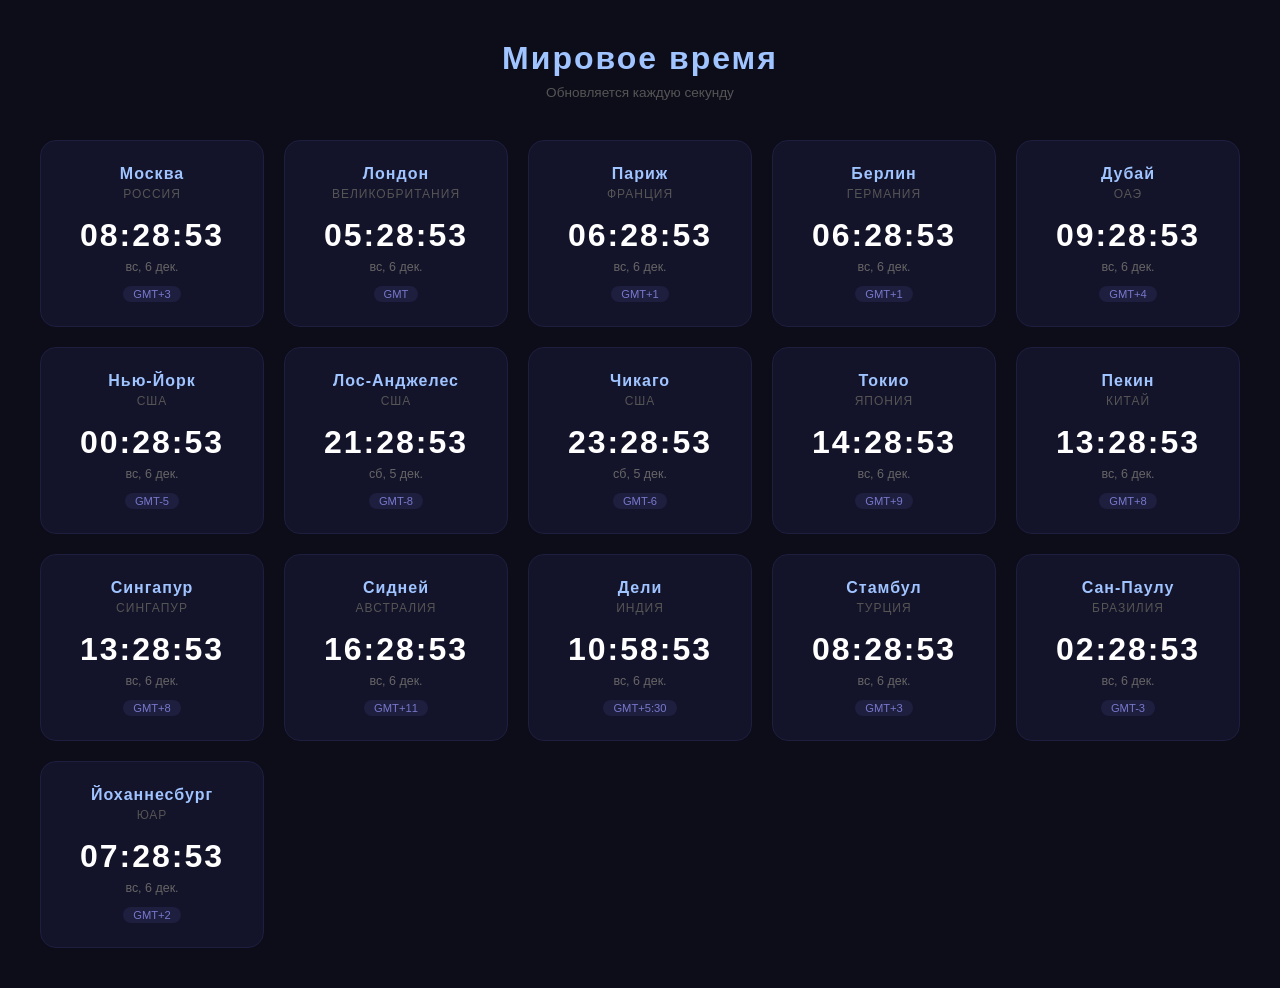
==== index.html @ 19a37b31 "add world clock page" ====
<!DOCTYPE html>
<html lang="ru">
<head>
  <meta charset="UTF-8" />
  <meta name="viewport" content="width=device-width, initial-scale=1.0" />
  <title>Мировое время</title>
  <style>
    * { margin: 0; padding: 0; box-sizing: border-box; }

    body {
      background: #0d0d1a;
      color: #fff;
      font-family: 'Segoe UI', sans-serif;
      min-height: 100vh;
      padding: 40px 20px;
    }

    h1 {
      text-align: center;
      font-size: 2rem;
      margin-bottom: 8px;
      letter-spacing: 2px;
      color: #a0c4ff;
    }

    .subtitle {
      text-align: center;
      color: #555;
      font-size: 0.85rem;
      margin-bottom: 40px;
    }

    .grid {
      display: grid;
      grid-template-columns: repeat(auto-fill, minmax(220px, 1fr));
      gap: 20px;
      max-width: 1200px;
      margin: 0 auto;
    }

    .card {
      background: #13132a;
      border: 1px solid #1e1e3f;
      border-radius: 16px;
      padding: 24px 20px;
      text-align: center;
      transition: transform 0.2s, border-color 0.2s;
    }

    .card:hover {
      transform: translateY(-4px);
      border-color: #3a3a7a;
    }

    .city {
      font-size: 1rem;
      font-weight: 600;
      color: #a0c4ff;
      margin-bottom: 4px;
      letter-spacing: 1px;
    }

    .country {
      font-size: 0.75rem;
      color: #555;
      margin-bottom: 16px;
      text-transform: uppercase;
      letter-spacing: 1px;
    }

    .time {
      font-size: 2rem;
      font-weight: 700;
      font-variant-numeric: tabular-nums;
      color: #ffffff;
      letter-spacing: 2px;
    }

    .date {
      font-size: 0.78rem;
      color: #666;
      margin-top: 6px;
    }

    .offset {
      display: inline-block;
      margin-top: 12px;
      font-size: 0.7rem;
      background: #1e1e3f;
      color: #7878cc;
      padding: 2px 10px;
      border-radius: 20px;
    }
  </style>
</head>
<body>

  <h1>Мировое время</h1>
  <p class="subtitle">Обновляется каждую секунду</p>

  <div class="grid" id="grid"></div>

  <script>
    const zones = [
      { city: "Москва",        country: "Россия",         tz: "Europe/Moscow" },
      { city: "Лондон",        country: "Великобритания", tz: "Europe/London" },
      { city: "Париж",         country: "Франция",        tz: "Europe/Paris" },
      { city: "Берлин",        country: "Германия",       tz: "Europe/Berlin" },
      { city: "Дубай",         country: "ОАЭ",            tz: "Asia/Dubai" },
      { city: "Нью-Йорк",      country: "США",            tz: "America/New_York" },
      { city: "Лос-Анджелес",  country: "США",            tz: "America/Los_Angeles" },
      { city: "Чикаго",        country: "США",            tz: "America/Chicago" },
      { city: "Токио",         country: "Япония",         tz: "Asia/Tokyo" },
      { city: "Пекин",         country: "Китай",          tz: "Asia/Shanghai" },
      { city: "Сингапур",      country: "Сингапур",       tz: "Asia/Singapore" },
      { city: "Сидней",        country: "Австралия",      tz: "Australia/Sydney" },
      { city: "Дели",          country: "Индия",          tz: "Asia/Kolkata" },
      { city: "Стамбул",       country: "Турция",         tz: "Europe/Istanbul" },
      { city: "Сан-Паулу",     country: "Бразилия",       tz: "America/Sao_Paulo" },
      { city: "Йоханнесбург",  country: "ЮАР",            tz: "Africa/Johannesburg" },
    ];

    const grid = document.getElementById("grid");

    zones.forEach(({ city, country, tz }) => {
      const card = document.createElement("div");
      card.className = "card";
      card.innerHTML = `
        <div class="city">${city}</div>
        <div class="country">${country}</div>
        <div class="time" id="time-${tz.replace(/\//g, '-')}">--:--:--</div>
        <div class="date" id="date-${tz.replace(/\//g, '-')}">...</div>
        <span class="offset" id="offset-${tz.replace(/\//g, '-')}">UTC</span>
      `;
      grid.appendChild(card);
    });

    function getUtcOffset(tz) {
      const now = new Date();
      const parts = new Intl.DateTimeFormat('en', {
        timeZone: tz,
        timeZoneName: 'shortOffset'
      }).formatToParts(now);
      const tzPart = parts.find(p => p.type === 'timeZoneName');
      return tzPart ? tzPart.value : '';
    }

    function tick() {
      const now = new Date();
      zones.forEach(({ tz }) => {
        const id = tz.replace(/\//g, '-');

        const time = now.toLocaleTimeString('ru-RU', { timeZone: tz, hour12: false });
        const date = now.toLocaleDateString('ru-RU', {
          timeZone: tz,
          weekday: 'short', day: 'numeric', month: 'short'
        });

        document.getElementById(`time-${id}`).textContent = time;
        document.getElementById(`date-${id}`).textContent = date;
      });
    }

    // Offset labels are static — set once
    zones.forEach(({ tz }) => {
      const id = tz.replace(/\//g, '-');
      document.getElementById(`offset-${id}`).textContent = getUtcOffset(tz);
    });

    tick();
    setInterval(tick, 1000);
  </script>
</body>
</html>
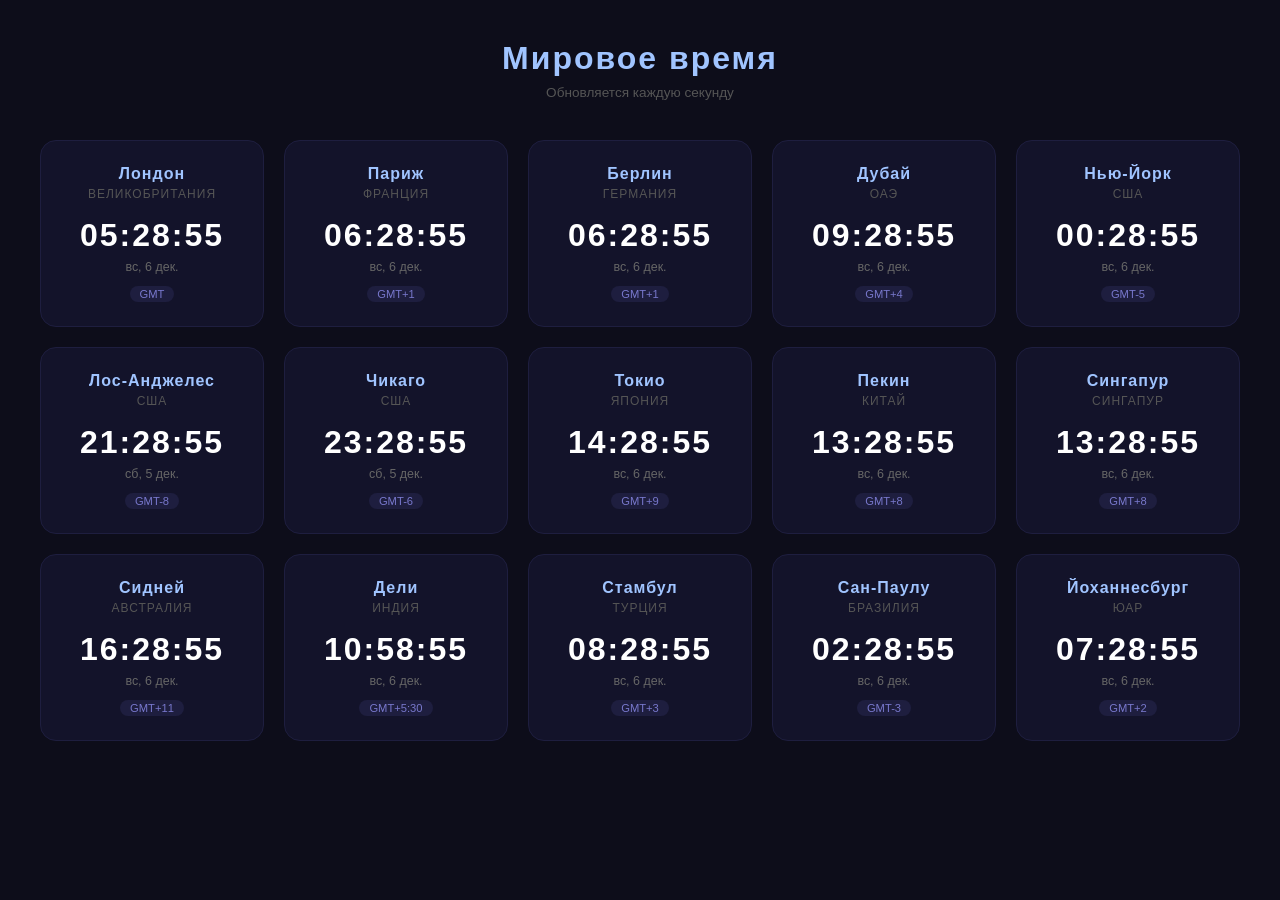
==== commit ac7d67ff: "Remove Moscow from world clock" ====
--- a/index.html
+++ b/index.html
@@ -102,7 +102,6 @@
 
   <script>
     const zones = [
-      { city: "Москва",        country: "Россия",         tz: "Europe/Moscow" },
       { city: "Лондон",        country: "Великобритания", tz: "Europe/London" },
       { city: "Париж",         country: "Франция",        tz: "Europe/Paris" },
       { city: "Берлин",        country: "Германия",       tz: "Europe/Berlin" },
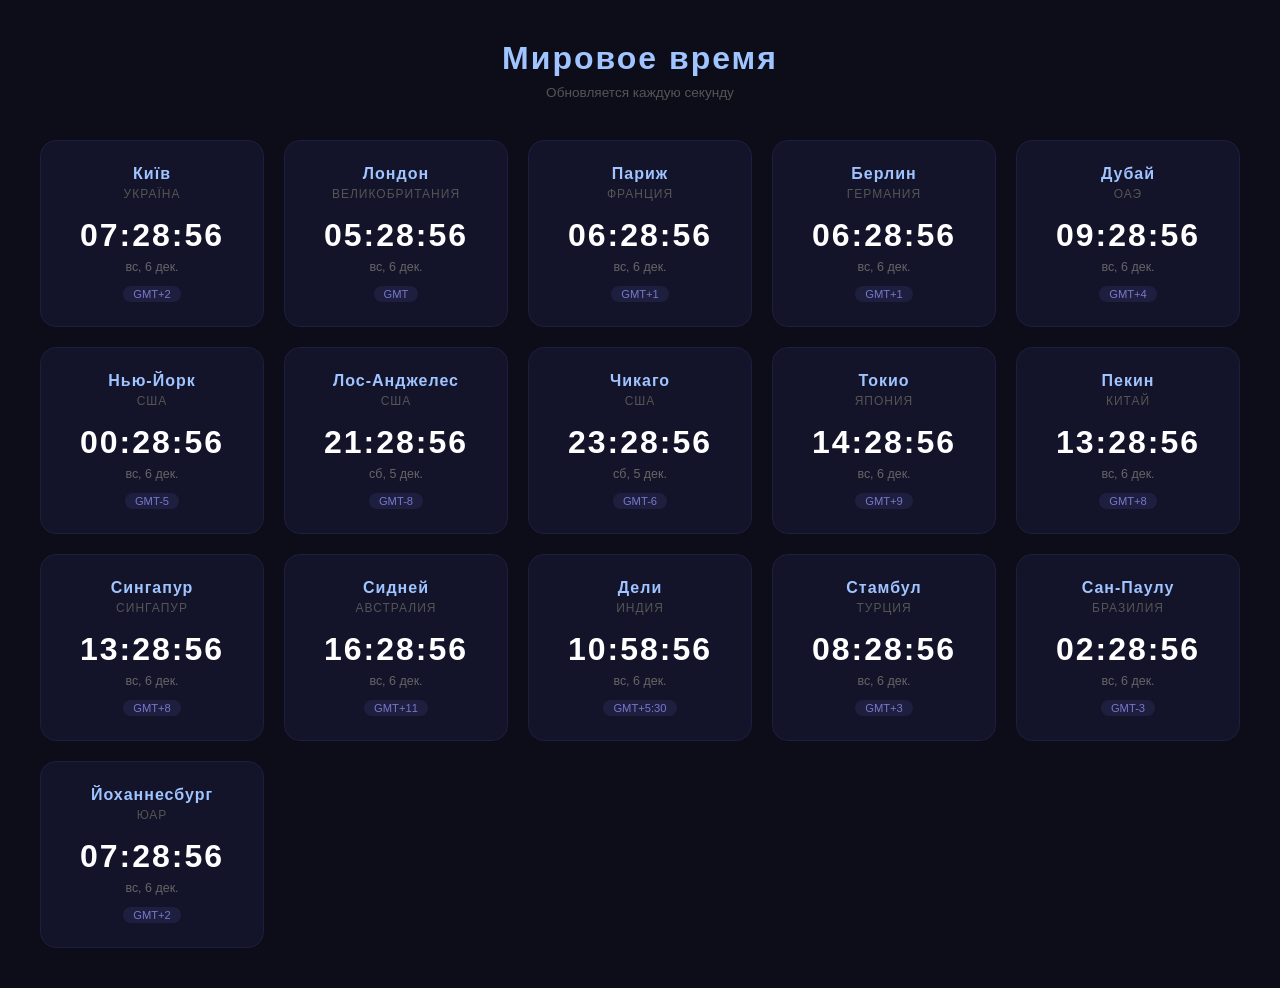
==== commit 71b1b188: "Add Kyiv to world clock" ====
--- a/index.html
+++ b/index.html
@@ -102,6 +102,7 @@
 
   <script>
     const zones = [
+      { city: "Київ",          country: "Україна",        tz: "Europe/Kiev" },
       { city: "Лондон",        country: "Великобритания", tz: "Europe/London" },
       { city: "Париж",         country: "Франция",        tz: "Europe/Paris" },
       { city: "Берлин",        country: "Германия",       tz: "Europe/Berlin" },
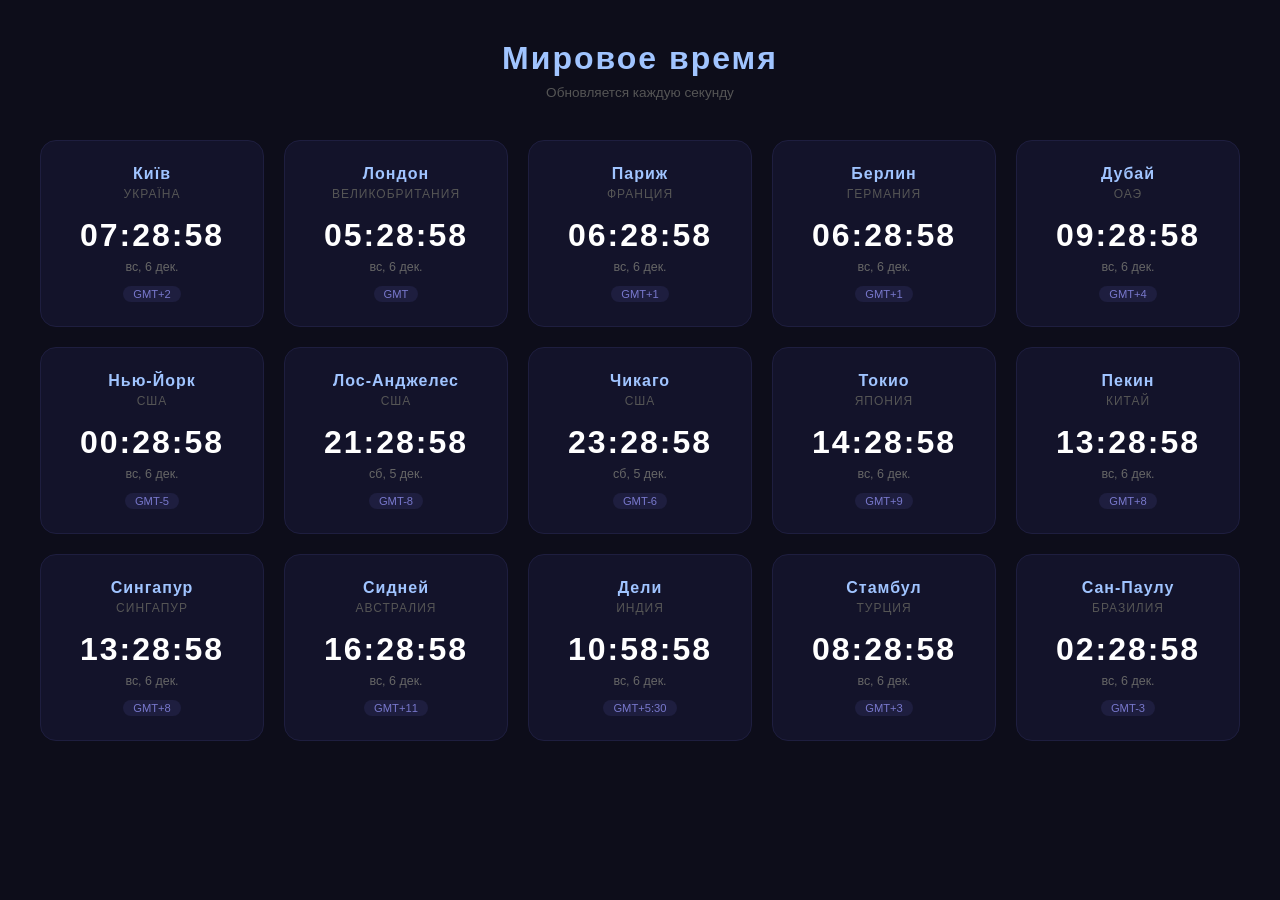
==== commit a38b0631: "Remove Johannesburg from world clock" ====
--- a/index.html
+++ b/index.html
@@ -117,7 +117,6 @@
       { city: "Дели",          country: "Индия",          tz: "Asia/Kolkata" },
       { city: "Стамбул",       country: "Турция",         tz: "Europe/Istanbul" },
       { city: "Сан-Паулу",     country: "Бразилия",       tz: "America/Sao_Paulo" },
-      { city: "Йоханнесбург",  country: "ЮАР",            tz: "Africa/Johannesburg" },
     ];
 
     const grid = document.getElementById("grid");
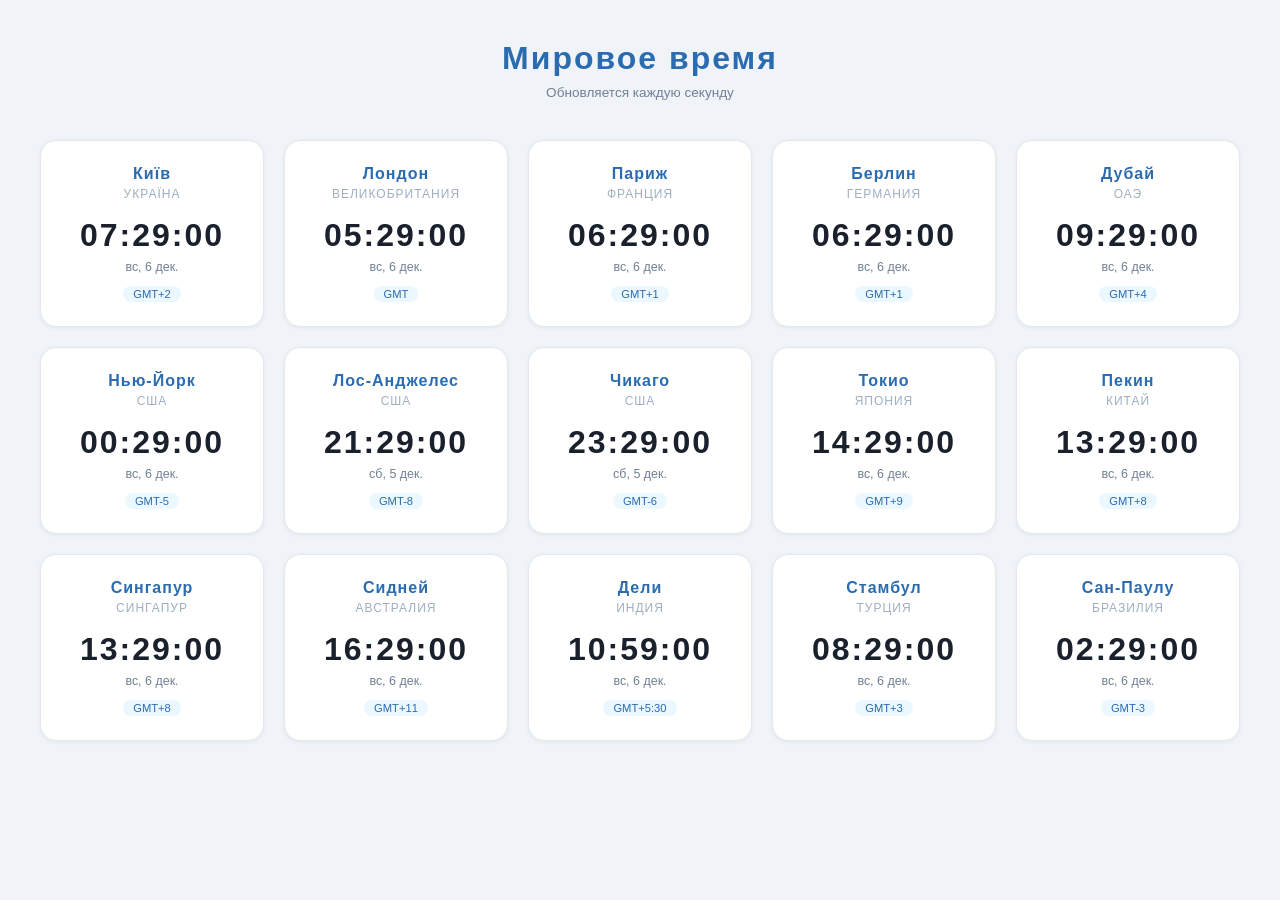
==== commit 9da7fd93: "Switch world clock to light theme" ====
--- a/index.html
+++ b/index.html
@@ -8,8 +8,8 @@
     * { margin: 0; padding: 0; box-sizing: border-box; }
 
     body {
-      background: #0d0d1a;
-      color: #fff;
+      background: #f0f4f8;
+      color: #1a202c;
       font-family: 'Segoe UI', sans-serif;
       min-height: 100vh;
       padding: 40px 20px;
@@ -20,12 +20,12 @@
       font-size: 2rem;
       margin-bottom: 8px;
       letter-spacing: 2px;
-      color: #a0c4ff;
+      color: #2b6cb0;
     }
 
     .subtitle {
       text-align: center;
-      color: #555;
+      color: #718096;
       font-size: 0.85rem;
       margin-bottom: 40px;
     }
@@ -39,30 +39,32 @@
     }
 
     .card {
-      background: #13132a;
-      border: 1px solid #1e1e3f;
+      background: #ffffff;
+      border: 1px solid #e2e8f0;
       border-radius: 16px;
       padding: 24px 20px;
       text-align: center;
-      transition: transform 0.2s, border-color 0.2s;
+      transition: transform 0.2s, border-color 0.2s, box-shadow 0.2s;
+      box-shadow: 0 1px 4px rgba(0,0,0,.06);
     }
 
     .card:hover {
       transform: translateY(-4px);
-      border-color: #3a3a7a;
+      border-color: #90cdf4;
+      box-shadow: 0 6px 20px rgba(43,108,176,.12);
     }
 
     .city {
       font-size: 1rem;
       font-weight: 600;
-      color: #a0c4ff;
+      color: #2b6cb0;
       margin-bottom: 4px;
       letter-spacing: 1px;
     }
 
     .country {
       font-size: 0.75rem;
-      color: #555;
+      color: #a0aec0;
       margin-bottom: 16px;
       text-transform: uppercase;
       letter-spacing: 1px;
@@ -72,13 +74,13 @@
       font-size: 2rem;
       font-weight: 700;
       font-variant-numeric: tabular-nums;
-      color: #ffffff;
+      color: #1a202c;
       letter-spacing: 2px;
     }
 
     .date {
       font-size: 0.78rem;
-      color: #666;
+      color: #718096;
       margin-top: 6px;
     }
 
@@ -86,8 +88,8 @@
       display: inline-block;
       margin-top: 12px;
       font-size: 0.7rem;
-      background: #1e1e3f;
-      color: #7878cc;
+      background: #ebf8ff;
+      color: #2b6cb0;
       padding: 2px 10px;
       border-radius: 20px;
     }
